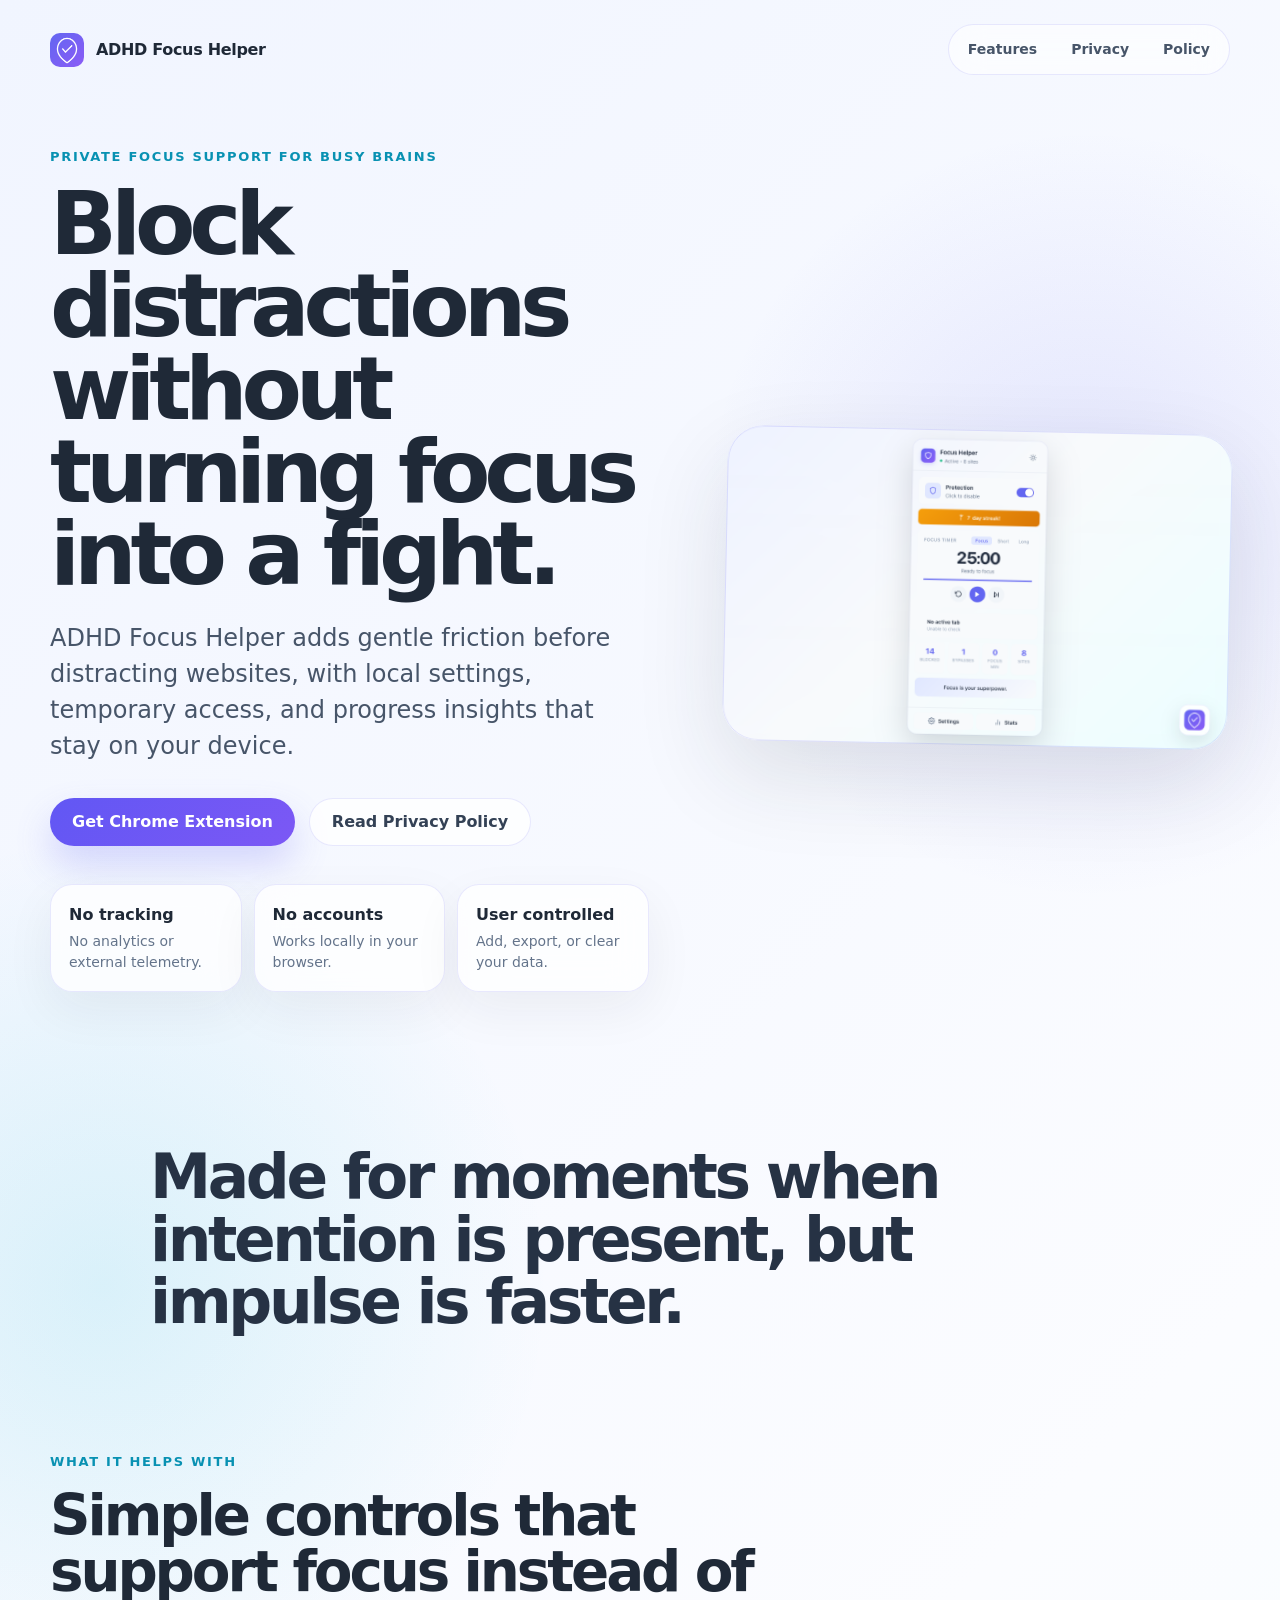
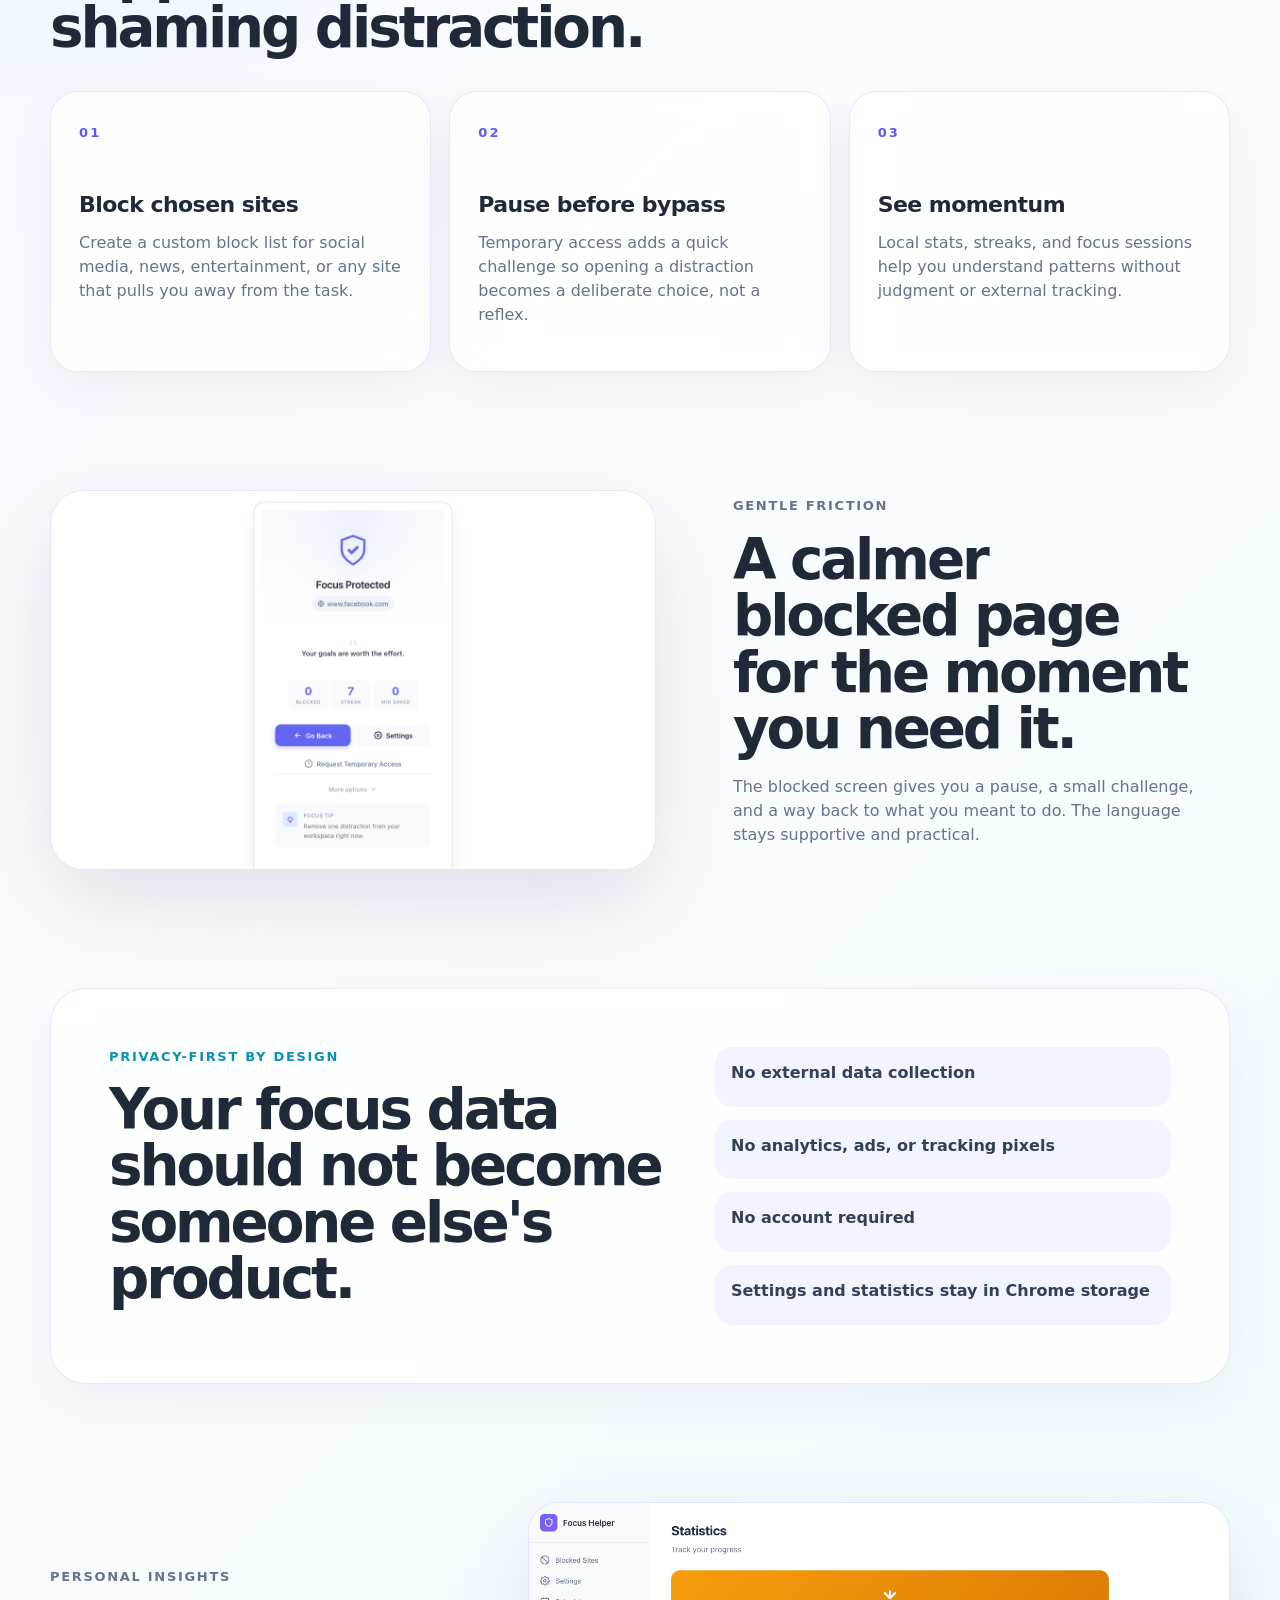
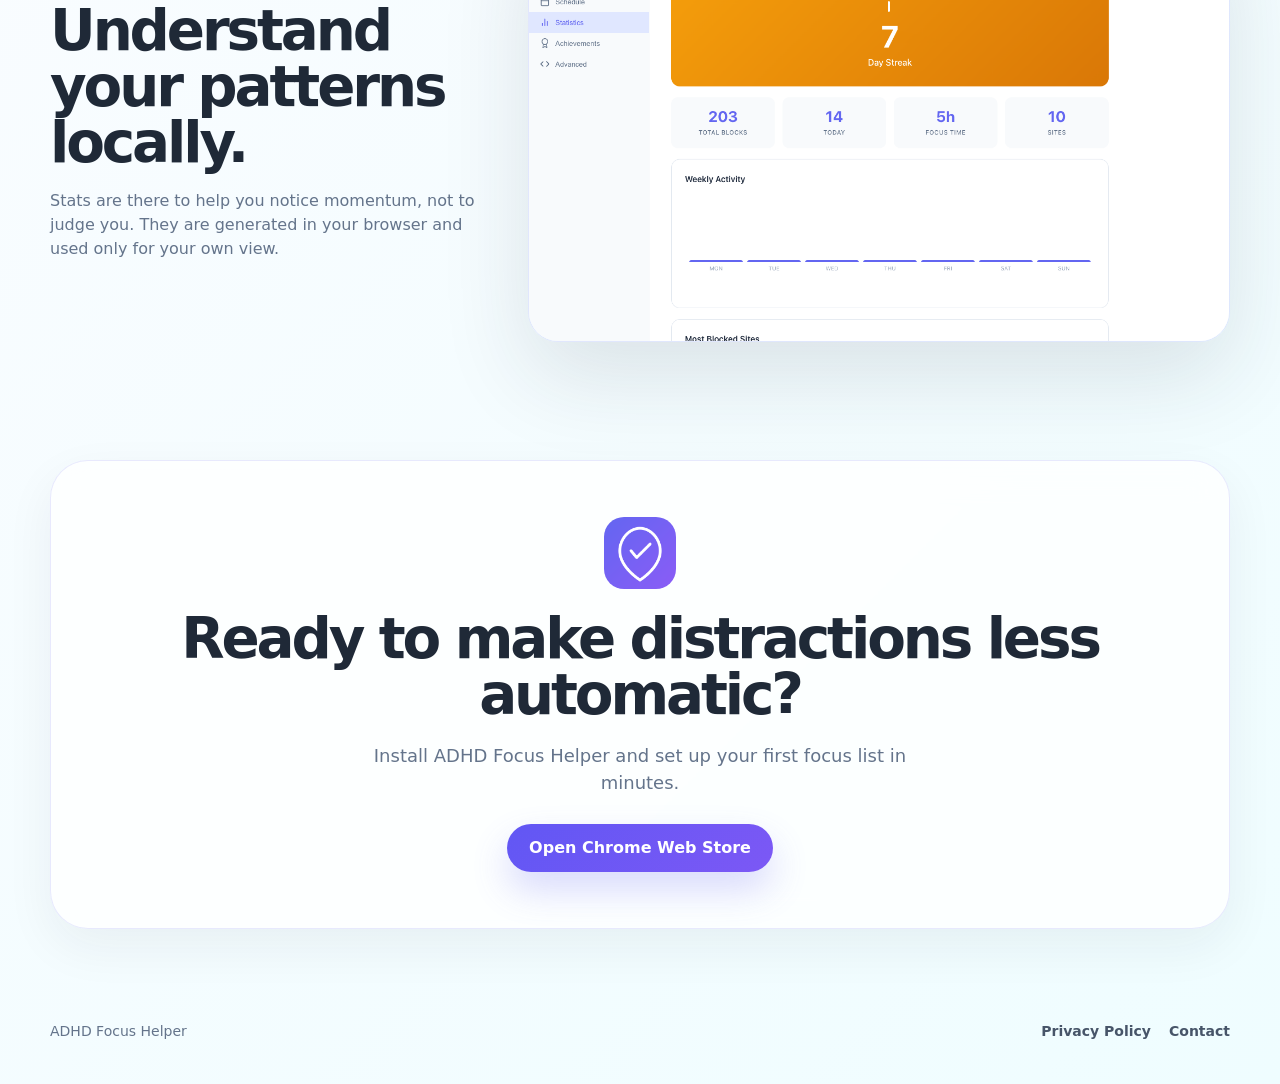
==== index.html @ 970d845e "Initial landing page" ====
<!doctype html>
<html lang="en">
  <head>
    <meta charset="utf-8">
    <meta name="viewport" content="width=device-width, initial-scale=1">
    <title>ADHD Focus Helper</title>
    <meta name="description" content="A privacy-first website blocker designed to help ADHD brains stay focused without shame or tracking.">
    <meta property="og:title" content="ADHD Focus Helper">
    <meta property="og:description" content="Block distractions. Stay in flow. No accounts, no tracking, no external data collection.">
    <meta property="og:image" content="assets/promotional/marquee.png">
    <meta property="og:type" content="website">
    <link rel="icon" href="assets/icons/icon128.png">
    <link rel="stylesheet" href="styles.css">
  </head>
  <body>
    <header class="site-header">
      <a class="brand" href="./" aria-label="ADHD Focus Helper home">
        <img src="assets/icons/icon128.png" alt="">
        <span>ADHD Focus Helper</span>
      </a>
      <nav class="nav" aria-label="Primary navigation">
        <a href="#features">Features</a>
        <a href="#privacy">Privacy</a>
        <a href="privacy.html">Policy</a>
      </nav>
    </header>

    <main>
      <section class="hero">
        <div class="hero-copy">
          <p class="eyebrow">Private focus support for busy brains</p>
          <h1>Block distractions without turning focus into a fight.</h1>
          <p class="lede">ADHD Focus Helper adds gentle friction before distracting websites, with local settings, temporary access, and progress insights that stay on your device.</p>
          <div class="hero-actions">
            <a class="button primary" href="https://chromewebstore.google.com/detail/gcplmfeicdibcghjeppjeiocdaafmepn" target="_blank" rel="noopener">Get Chrome Extension</a>
            <a class="button secondary" href="privacy.html">Read Privacy Policy</a>
          </div>
          <dl class="trust-strip">
            <div>
              <dt>No tracking</dt>
              <dd>No analytics or external telemetry.</dd>
            </div>
            <div>
              <dt>No accounts</dt>
              <dd>Works locally in your browser.</dd>
            </div>
            <div>
              <dt>User controlled</dt>
              <dd>Add, export, or clear your data.</dd>
            </div>
          </dl>
        </div>
        <div class="hero-visual" aria-label="ADHD Focus Helper popup preview">
          <img src="assets/screenshots/popup-light.png" alt="ADHD Focus Helper popup showing protection status, focus timer, and stats">
        </div>
      </section>

      <section class="statement">
        <p>Made for moments when intention is present, but impulse is faster.</p>
      </section>

      <section class="feature-band" id="features">
        <div class="section-heading">
          <p class="eyebrow">What it helps with</p>
          <h2>Simple controls that support focus instead of shaming distraction.</h2>
        </div>
        <div class="feature-grid">
          <article>
            <span class="feature-index">01</span>
            <h3>Block chosen sites</h3>
            <p>Create a custom block list for social media, news, entertainment, or any site that pulls you away from the task.</p>
          </article>
          <article>
            <span class="feature-index">02</span>
            <h3>Pause before bypass</h3>
            <p>Temporary access adds a quick challenge so opening a distraction becomes a deliberate choice, not a reflex.</p>
          </article>
          <article>
            <span class="feature-index">03</span>
            <h3>See momentum</h3>
            <p>Local stats, streaks, and focus sessions help you understand patterns without judgment or external tracking.</p>
          </article>
        </div>
      </section>

      <section class="showcase">
        <div class="screen-card">
          <img src="assets/screenshots/blocked-light.png" alt="Blocked page with a focus message and temporary access option">
        </div>
        <div class="showcase-copy">
          <p class="eyebrow">Gentle friction</p>
          <h2>A calmer blocked page for the moment you need it.</h2>
          <p>The blocked screen gives you a pause, a small challenge, and a way back to what you meant to do. The language stays supportive and practical.</p>
        </div>
      </section>

      <section class="privacy-panel" id="privacy">
        <div>
          <p class="eyebrow">Privacy-first by design</p>
          <h2>Your focus data should not become someone else's product.</h2>
        </div>
        <ul class="privacy-list">
          <li>No external data collection</li>
          <li>No analytics, ads, or tracking pixels</li>
          <li>No account required</li>
          <li>Settings and statistics stay in Chrome storage</li>
        </ul>
      </section>

      <section class="stats-preview">
        <div class="stats-copy">
          <p class="eyebrow">Personal insights</p>
          <h2>Understand your patterns locally.</h2>
          <p>Stats are there to help you notice momentum, not to judge you. They are generated in your browser and used only for your own view.</p>
        </div>
        <img src="assets/screenshots/stats-light.png" alt="Options page showing focus statistics and blocked site activity">
      </section>

      <section class="final-cta">
        <img src="assets/icons/icon128.png" alt="">
        <h2>Ready to make distractions less automatic?</h2>
        <p>Install ADHD Focus Helper and set up your first focus list in minutes.</p>
        <a class="button primary" href="https://chromewebstore.google.com/detail/gcplmfeicdibcghjeppjeiocdaafmepn" target="_blank" rel="noopener">Open Chrome Web Store</a>
      </section>
    </main>

    <footer class="footer">
      <span>ADHD Focus Helper</span>
      <div>
        <a href="privacy.html">Privacy Policy</a>
        <a href="mailto:focus-helper.oluyb@passinbox.com">Contact</a>
      </div>
    </footer>
  </body>
</html>
---- styles.css ----
:root {
  color-scheme: light;
  --ink: #1f2937;
  --muted: #64748b;
  --faint: #eef2ff;
  --line: rgba(99, 102, 241, 0.14);
  --paper: #fbfcff;
  --panel: rgba(255, 255, 255, 0.78);
  --indigo: #6157f4;
  --violet: #7c58f5;
  --cyan: #0891b2;
  --orange: #d97706;
  --shadow: 0 34px 90px rgba(30, 41, 59, 0.12);
  --radius: 28px;
}

* {
  box-sizing: border-box;
}

html {
  scroll-behavior: smooth;
}

body {
  margin: 0;
  min-height: 100vh;
  background:
    radial-gradient(circle at 8% 30%, rgba(6, 182, 212, 0.12), transparent 28rem),
    radial-gradient(circle at 85% 12%, rgba(99, 102, 241, 0.14), transparent 24rem),
    linear-gradient(135deg, #f1f5ff 0%, #fbfcff 46%, #effdff 100%);
  color: var(--ink);
  font-family: Avenir Next, Aptos, Segoe UI, system-ui, sans-serif;
  line-height: 1.5;
}

a {
  color: inherit;
  text-decoration: none;
}

img {
  display: block;
  max-width: 100%;
}

.site-header {
  width: min(1180px, calc(100% - 40px));
  margin: 24px auto 0;
  display: flex;
  align-items: center;
  justify-content: space-between;
  gap: 24px;
}

.brand {
  display: inline-flex;
  align-items: center;
  gap: 12px;
  font-weight: 700;
  letter-spacing: -0.02em;
}

.brand img {
  width: 34px;
  height: 34px;
  border-radius: 10px;
}

.nav {
  display: flex;
  align-items: center;
  gap: 8px;
  padding: 6px;
  border: 1px solid var(--line);
  border-radius: 999px;
  background: rgba(255, 255, 255, 0.58);
  backdrop-filter: blur(16px);
}

.nav a {
  padding: 8px 13px;
  border-radius: 999px;
  color: #475569;
  font-size: 14px;
  font-weight: 650;
}

.nav a:hover {
  background: #eef2ff;
  color: var(--indigo);
}

.hero {
  width: min(1180px, calc(100% - 40px));
  margin: 72px auto 0;
  display: grid;
  grid-template-columns: minmax(0, 1.02fr) minmax(360px, 0.86fr);
  align-items: center;
  gap: clamp(36px, 6vw, 88px);
}

.hero-copy {
  padding-bottom: 36px;
}

.eyebrow {
  margin: 0 0 16px;
  color: var(--cyan);
  font-size: 13px;
  font-weight: 800;
  letter-spacing: 0.13em;
  text-transform: uppercase;
}

h1,
h2,
h3,
p {
  margin-top: 0;
}

h1 {
  max-width: 850px;
  margin-bottom: 24px;
  font-size: clamp(48px, 7vw, 88px);
  line-height: 0.94;
  letter-spacing: -0.07em;
}

h2 {
  margin-bottom: 18px;
  font-size: clamp(34px, 4.4vw, 58px);
  line-height: 1;
  letter-spacing: -0.055em;
}

h3 {
  margin-bottom: 10px;
  font-size: 22px;
  letter-spacing: -0.025em;
}

.lede {
  max-width: 670px;
  color: #475569;
  font-size: clamp(18px, 2.1vw, 24px);
}

.hero-actions {
  display: flex;
  flex-wrap: wrap;
  gap: 14px;
  margin: 34px 0 38px;
}

.button {
  display: inline-flex;
  align-items: center;
  justify-content: center;
  min-height: 48px;
  padding: 0 22px;
  border-radius: 999px;
  font-weight: 800;
  transition: transform 160ms ease, box-shadow 160ms ease, background 160ms ease;
}

.button:hover {
  transform: translateY(-2px);
}

.button.primary {
  background: linear-gradient(135deg, var(--indigo), var(--violet));
  color: #ffffff;
  box-shadow: 0 18px 36px rgba(99, 102, 241, 0.24);
}

.button.secondary {
  background: rgba(255, 255, 255, 0.76);
  border: 1px solid var(--line);
  color: #334155;
}

.trust-strip {
  display: grid;
  grid-template-columns: repeat(3, minmax(0, 1fr));
  gap: 12px;
  max-width: 760px;
  margin: 0;
}

.trust-strip div,
.feature-grid article,
.privacy-panel,
.final-cta {
  border: 1px solid var(--line);
  background: var(--panel);
  box-shadow: 0 18px 50px rgba(30, 41, 59, 0.06);
  backdrop-filter: blur(18px);
}

.trust-strip div {
  padding: 18px;
  border-radius: 22px;
}

.trust-strip dt {
  margin-bottom: 4px;
  font-weight: 850;
}

.trust-strip dd {
  margin: 0;
  color: var(--muted);
  font-size: 14px;
}

.hero-visual {
  position: relative;
  border-radius: 36px;
  overflow: hidden;
  box-shadow: var(--shadow);
  transform: rotate(1.2deg);
}

.hero-visual::after {
  content: "";
  position: absolute;
  inset: 0;
  border: 1px solid rgba(99, 102, 241, 0.18);
  border-radius: inherit;
  pointer-events: none;
}

.statement {
  width: min(980px, calc(100% - 40px));
  margin: 118px auto 0;
}

.statement p {
  margin: 0;
  color: #263244;
  font-size: clamp(31px, 4.8vw, 64px);
  font-weight: 780;
  line-height: 1.02;
  letter-spacing: -0.055em;
}

.feature-band,
.showcase,
.privacy-panel,
.stats-preview,
.final-cta,
.policy-grid,
.policy-hero {
  width: min(1180px, calc(100% - 40px));
  margin-left: auto;
  margin-right: auto;
}

.feature-band {
  margin-top: 118px;
}

.section-heading {
  max-width: 790px;
  margin-bottom: 34px;
}

.feature-grid {
  display: grid;
  grid-template-columns: repeat(3, minmax(0, 1fr));
  gap: 18px;
}

.feature-grid article {
  min-height: 270px;
  padding: 28px;
  border-radius: var(--radius);
}

.feature-index {
  display: inline-block;
  margin-bottom: 46px;
  color: var(--indigo);
  font-size: 13px;
  font-weight: 900;
  letter-spacing: 0.16em;
}

.feature-grid p,
.showcase-copy p,
.stats-copy p,
.policy-copy p,
.policy-copy li,
.privacy-list {
  color: var(--muted);
}

.showcase {
  margin-top: 118px;
  display: grid;
  grid-template-columns: minmax(0, 1fr) minmax(320px, 0.82fr);
  align-items: center;
  gap: clamp(32px, 6vw, 80px);
}

.screen-card {
  border-radius: 34px;
  overflow: hidden;
  box-shadow: var(--shadow);
  border: 1px solid var(--line);
}

.showcase-copy {
  max-width: 470px;
}

.privacy-panel {
  margin-top: 118px;
  display: grid;
  grid-template-columns: minmax(0, 0.9fr) minmax(340px, 0.72fr);
  gap: 36px;
  padding: clamp(28px, 5vw, 58px);
  border-radius: 36px;
}

.privacy-list {
  display: grid;
  gap: 13px;
  margin: 0;
  padding: 0;
  list-style: none;
}

.privacy-list li {
  padding: 14px 16px;
  border-radius: 17px;
  background: rgba(238, 242, 255, 0.72);
  color: #334155;
  font-weight: 720;
}

.stats-preview {
  margin-top: 118px;
  display: grid;
  grid-template-columns: minmax(300px, 0.62fr) minmax(0, 1fr);
  gap: 42px;
  align-items: center;
}

.stats-preview img {
  border-radius: 30px;
  box-shadow: var(--shadow);
  border: 1px solid var(--line);
}

.stats-copy {
  max-width: 430px;
}

.final-cta {
  margin-top: 118px;
  margin-bottom: 64px;
  padding: 56px 24px;
  border-radius: 38px;
  text-align: center;
}

.final-cta img {
  width: 72px;
  height: 72px;
  margin: 0 auto 22px;
  border-radius: 20px;
}

.final-cta p {
  max-width: 560px;
  margin: 0 auto 28px;
  color: var(--muted);
  font-size: 18px;
}

.footer {
  width: min(1180px, calc(100% - 40px));
  margin: 0 auto;
  padding: 28px 0 42px;
  display: flex;
  justify-content: space-between;
  gap: 20px;
  color: var(--muted);
  font-size: 14px;
}

.footer div {
  display: flex;
  gap: 18px;
}

.footer a {
  font-weight: 720;
  color: #475569;
}

.policy {
  padding-top: 64px;
}

.policy-hero {
  margin-top: 54px;
}

.policy-hero h1 {
  max-width: 760px;
  margin-bottom: 14px;
}

.policy-hero p:last-child {
  color: var(--muted);
  font-size: 18px;
}

.policy-grid {
  margin-top: 52px;
  margin-bottom: 72px;
  display: grid;
  grid-template-columns: 300px minmax(0, 760px);
  gap: 58px;
  align-items: start;
}

.policy-grid aside {
  position: sticky;
  top: 28px;
  padding: 24px;
  border: 1px solid var(--line);
  border-radius: 26px;
  background: rgba(255, 255, 255, 0.74);
  color: #475569;
  box-shadow: 0 18px 50px rgba(30, 41, 59, 0.06);
}

.policy-copy {
  padding: 44px;
  border: 1px solid var(--line);
  border-radius: 32px;
  background: rgba(255, 255, 255, 0.78);
  box-shadow: var(--shadow);
}

.policy-copy h2 {
  margin-top: 42px;
  margin-bottom: 12px;
  font-size: 30px;
}

.policy-copy h2:first-child {
  margin-top: 0;
}

.policy-copy h3 {
  margin-top: 22px;
  font-size: 18px;
}

.policy-copy a {
  color: var(--indigo);
  font-weight: 760;
}

@media (max-width: 900px) {
  .site-header,
  .footer {
    align-items: flex-start;
    flex-direction: column;
  }

  .nav {
    width: 100%;
    justify-content: space-between;
  }

  .hero,
  .showcase,
  .privacy-panel,
  .stats-preview,
  .policy-grid {
    grid-template-columns: 1fr;
  }

  .trust-strip,
  .feature-grid {
    grid-template-columns: 1fr;
  }

  .hero {
    margin-top: 48px;
  }

  .hero-visual {
    transform: none;
  }

  .policy-grid aside {
    position: static;
  }
}

@media (max-width: 560px) {
  .nav {
    overflow-x: auto;
    justify-content: flex-start;
  }

  h1 {
    font-size: 46px;
  }

  .hero-actions {
    flex-direction: column;
  }

  .button {
    width: 100%;
  }

  .policy-copy {
    padding: 26px;
  }
}
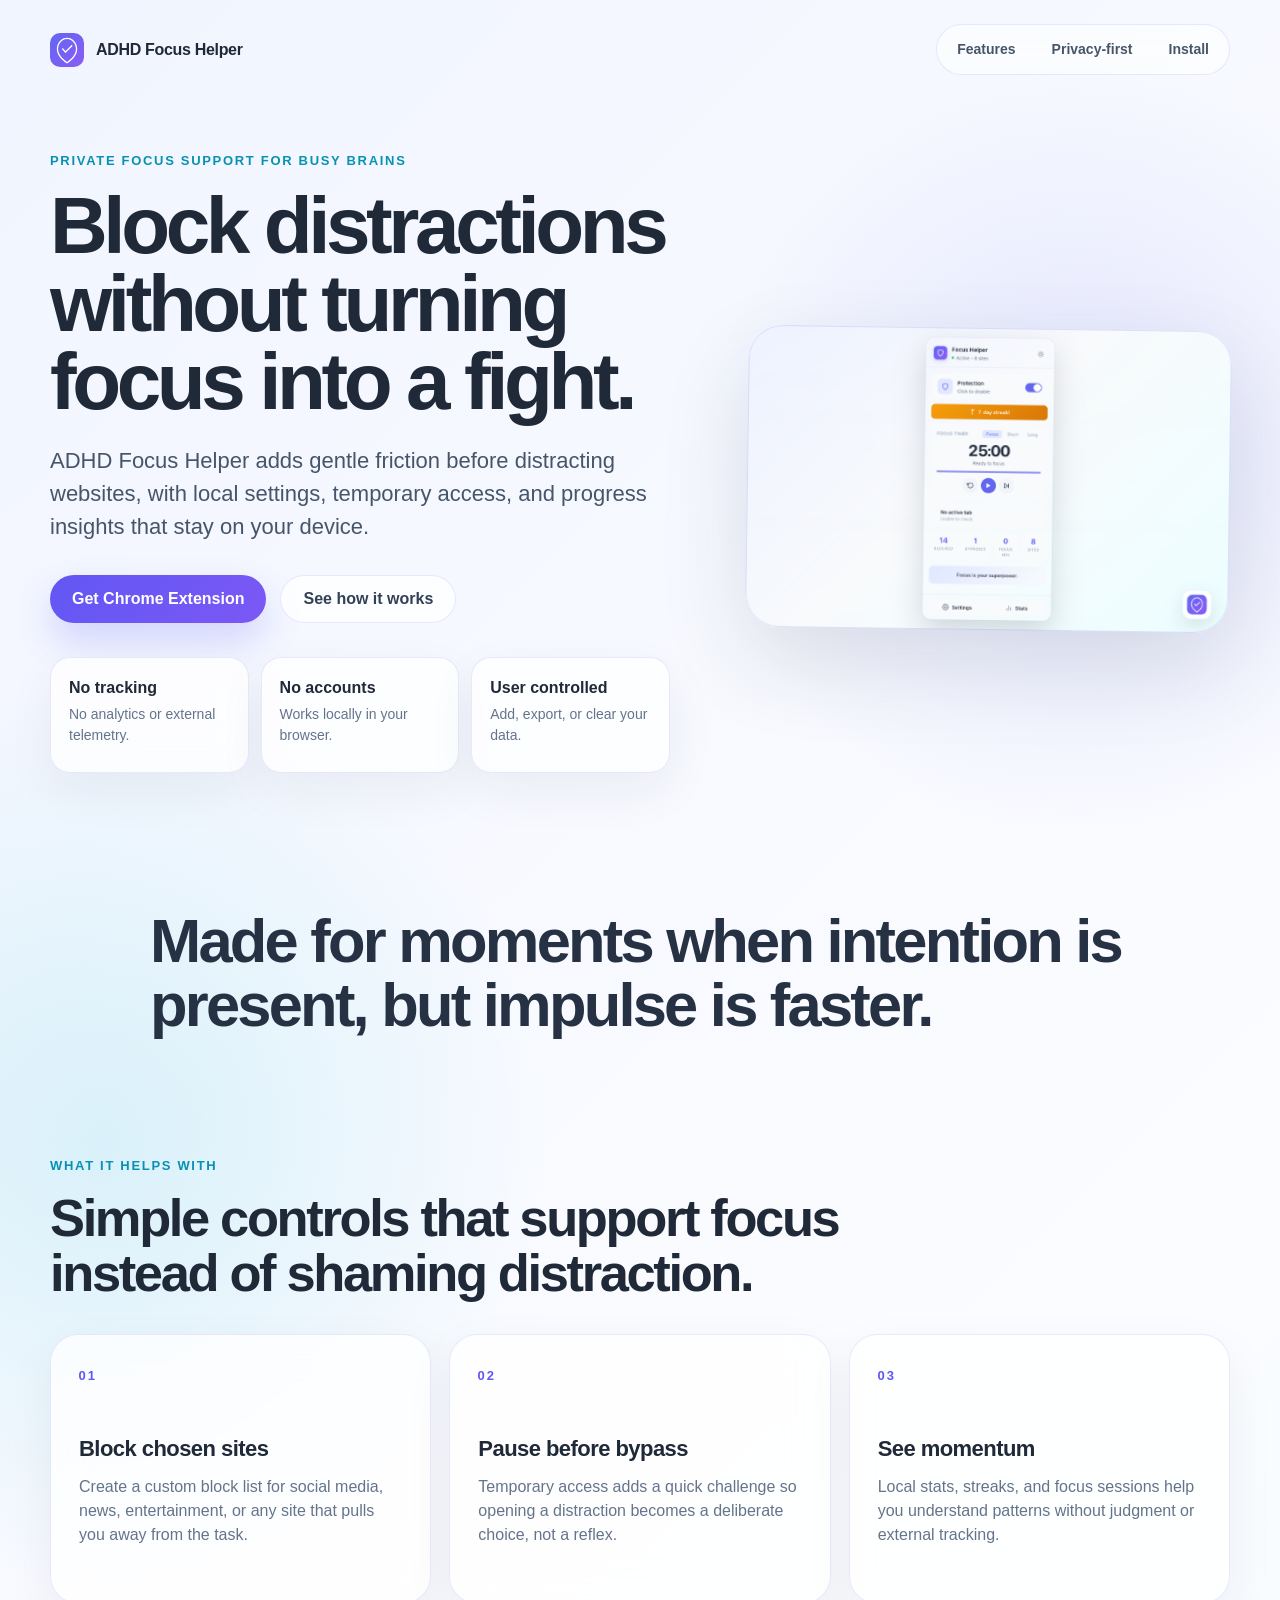
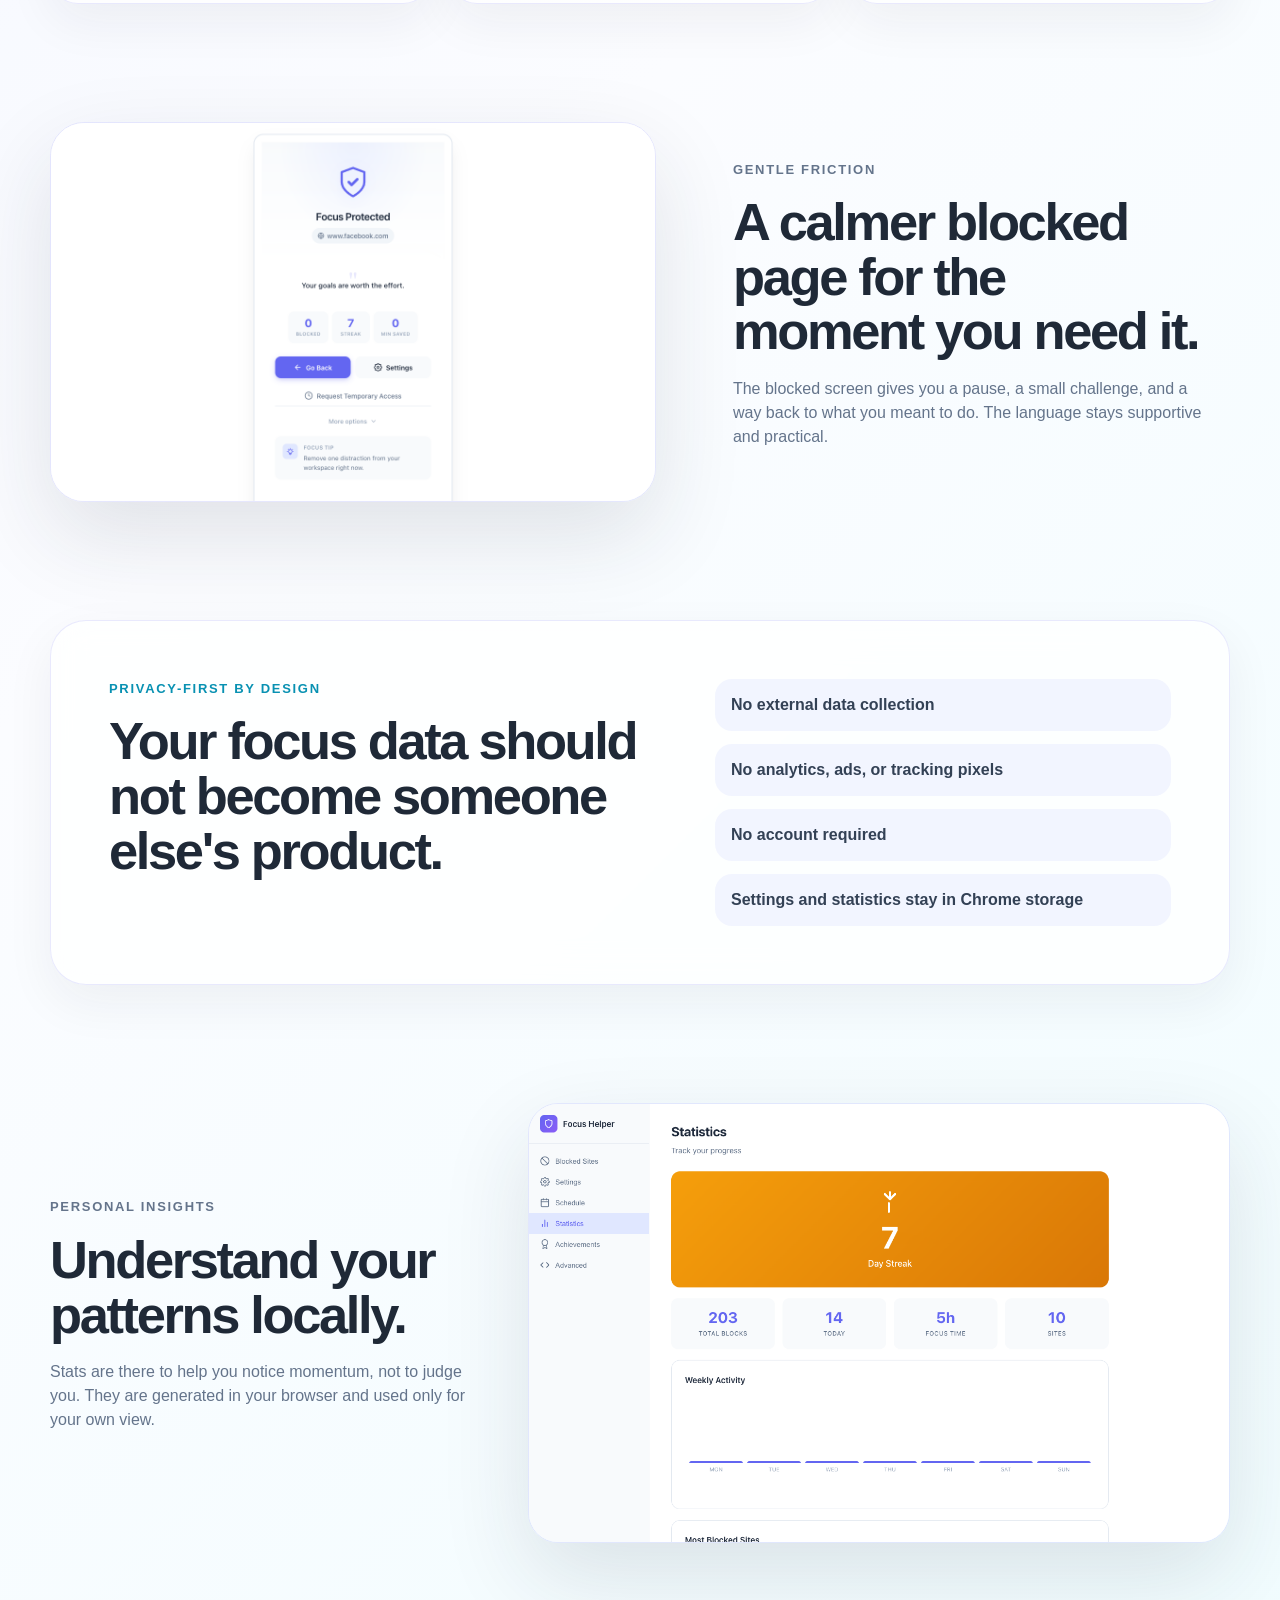
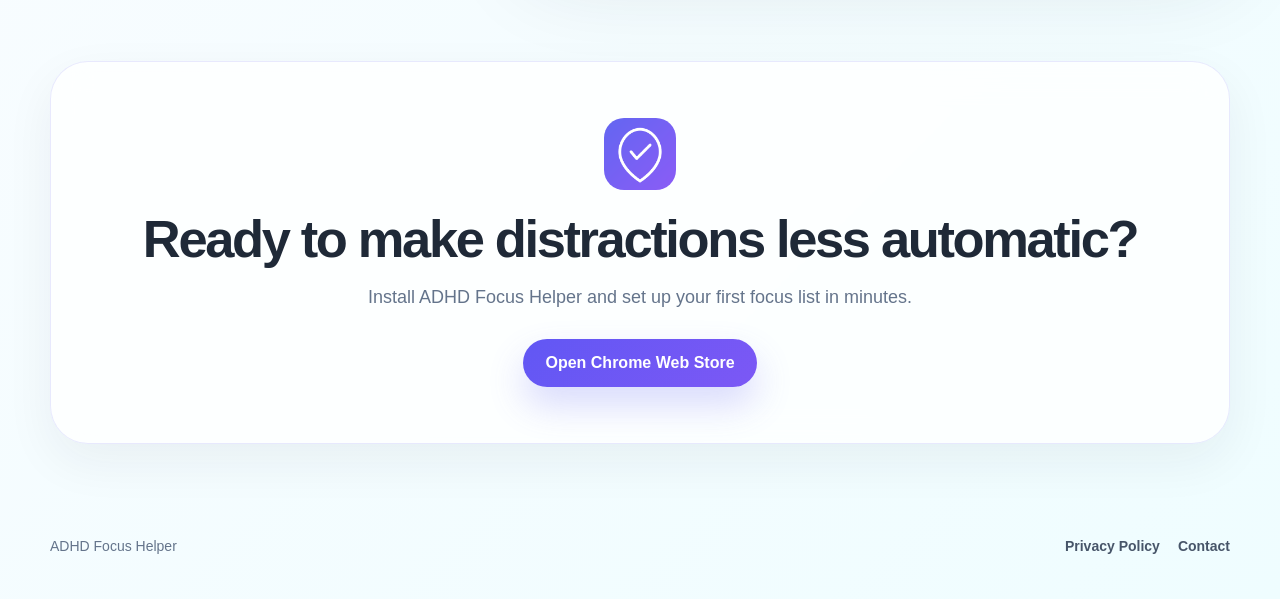
==== commit 1e7d3eb9: "Refine landing layout and navigation" ====
--- a/index.html
+++ b/index.html
@@ -20,8 +20,8 @@
       </a>
       <nav class="nav" aria-label="Primary navigation">
         <a href="#features">Features</a>
-        <a href="#privacy">Privacy</a>
-        <a href="privacy.html">Policy</a>
+        <a href="#privacy">Privacy-first</a>
+        <a href="#install">Install</a>
       </nav>
     </header>
 
@@ -33,7 +33,7 @@
           <p class="lede">ADHD Focus Helper adds gentle friction before distracting websites, with local settings, temporary access, and progress insights that stay on your device.</p>
           <div class="hero-actions">
             <a class="button primary" href="https://chromewebstore.google.com/detail/gcplmfeicdibcghjeppjeiocdaafmepn" target="_blank" rel="noopener">Get Chrome Extension</a>
-            <a class="button secondary" href="privacy.html">Read Privacy Policy</a>
+            <a class="button secondary" href="#features">See how it works</a>
           </div>
           <dl class="trust-strip">
             <div>
@@ -116,7 +116,7 @@
         <img src="assets/screenshots/stats-light.png" alt="Options page showing focus statistics and blocked site activity">
       </section>
 
-      <section class="final-cta">
+      <section class="final-cta" id="install">
         <img src="assets/icons/icon128.png" alt="">
         <h2>Ready to make distractions less automatic?</h2>
         <p>Install ADHD Focus Helper and set up your first focus list in minutes.</p>
--- a/styles.css
+++ b/styles.css
@@ -30,7 +30,7 @@
     radial-gradient(circle at 85% 12%, rgba(99, 102, 241, 0.14), transparent 24rem),
     linear-gradient(135deg, #f1f5ff 0%, #fbfcff 46%, #effdff 100%);
   color: var(--ink);
-  font-family: Avenir Next, Aptos, Segoe UI, system-ui, sans-serif;
+  font-family: -apple-system, BlinkMacSystemFont, "Segoe UI", Roboto, Helvetica, Arial, sans-serif;
   line-height: 1.5;
 }
 
@@ -79,11 +79,11 @@
 }
 
 .nav a {
-  padding: 8px 13px;
+  padding: 8px 14px;
   border-radius: 999px;
   color: #475569;
   font-size: 14px;
-  font-weight: 650;
+  font-weight: 600;
 }
 
 .nav a:hover {
@@ -93,15 +93,15 @@
 
 .hero {
   width: min(1180px, calc(100% - 40px));
-  margin: 72px auto 0;
-  display: grid;
-  grid-template-columns: minmax(0, 1.02fr) minmax(360px, 0.86fr);
-  align-items: center;
-  gap: clamp(36px, 6vw, 88px);
+  margin: 76px auto 0;
+  display: grid;
+  grid-template-columns: minmax(0, 1fr) minmax(360px, 0.78fr);
+  align-items: center;
+  gap: clamp(42px, 6vw, 92px);
 }
 
 .hero-copy {
-  padding-bottom: 36px;
+  padding-bottom: 18px;
 }
 
 .eyebrow {
@@ -121,18 +121,18 @@
 }
 
 h1 {
-  max-width: 850px;
-  margin-bottom: 24px;
-  font-size: clamp(48px, 7vw, 88px);
-  line-height: 0.94;
-  letter-spacing: -0.07em;
+  max-width: 790px;
+  margin-bottom: 22px;
+  font-size: clamp(46px, 6.4vw, 80px);
+  line-height: 0.98;
+  letter-spacing: -0.055em;
 }
 
 h2 {
   margin-bottom: 18px;
-  font-size: clamp(34px, 4.4vw, 58px);
-  line-height: 1;
-  letter-spacing: -0.055em;
+  font-size: clamp(34px, 4.1vw, 54px);
+  line-height: 1.04;
+  letter-spacing: -0.045em;
 }
 
 h3 {
@@ -142,16 +142,16 @@
 }
 
 .lede {
-  max-width: 670px;
+  max-width: 640px;
   color: #475569;
-  font-size: clamp(18px, 2.1vw, 24px);
+  font-size: clamp(18px, 2vw, 22px);
 }
 
 .hero-actions {
   display: flex;
   flex-wrap: wrap;
   gap: 14px;
-  margin: 34px 0 38px;
+  margin: 32px 0 34px;
 }
 
 .button {
@@ -185,7 +185,7 @@
   display: grid;
   grid-template-columns: repeat(3, minmax(0, 1fr));
   gap: 12px;
-  max-width: 760px;
+  max-width: 720px;
   margin: 0;
 }
 
@@ -200,8 +200,9 @@
 }
 
 .trust-strip div {
-  padding: 18px;
-  border-radius: 22px;
+  min-height: 116px;
+  padding: 18px 18px 17px;
+  border-radius: 20px;
 }
 
 .trust-strip dt {
@@ -217,10 +218,10 @@
 
 .hero-visual {
   position: relative;
-  border-radius: 36px;
+  border-radius: 34px;
   overflow: hidden;
   box-shadow: var(--shadow);
-  transform: rotate(1.2deg);
+  transform: translateY(8px) rotate(0.8deg);
 }
 
 .hero-visual::after {
@@ -242,8 +243,8 @@
   color: #263244;
   font-size: clamp(31px, 4.8vw, 64px);
   font-weight: 780;
-  line-height: 1.02;
-  letter-spacing: -0.055em;
+  line-height: 1.05;
+  letter-spacing: -0.045em;
 }
 
 .feature-band,
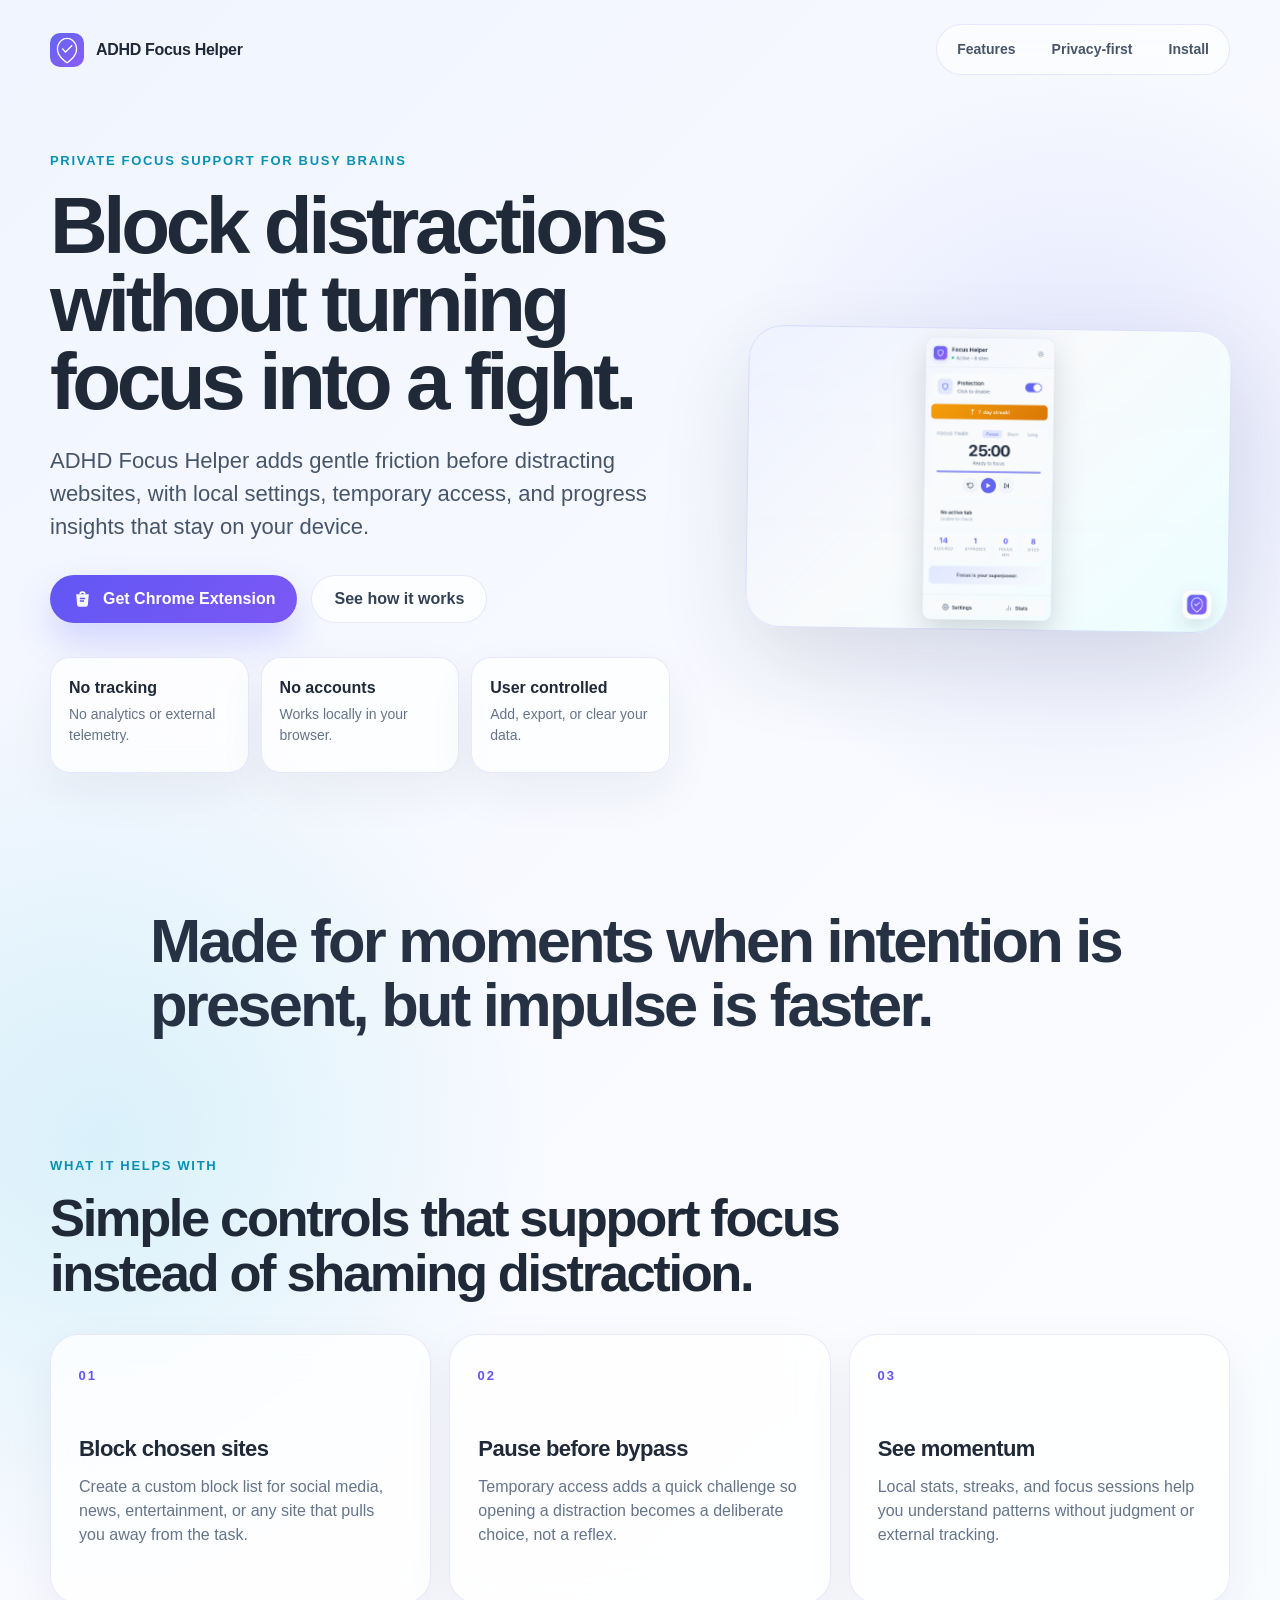
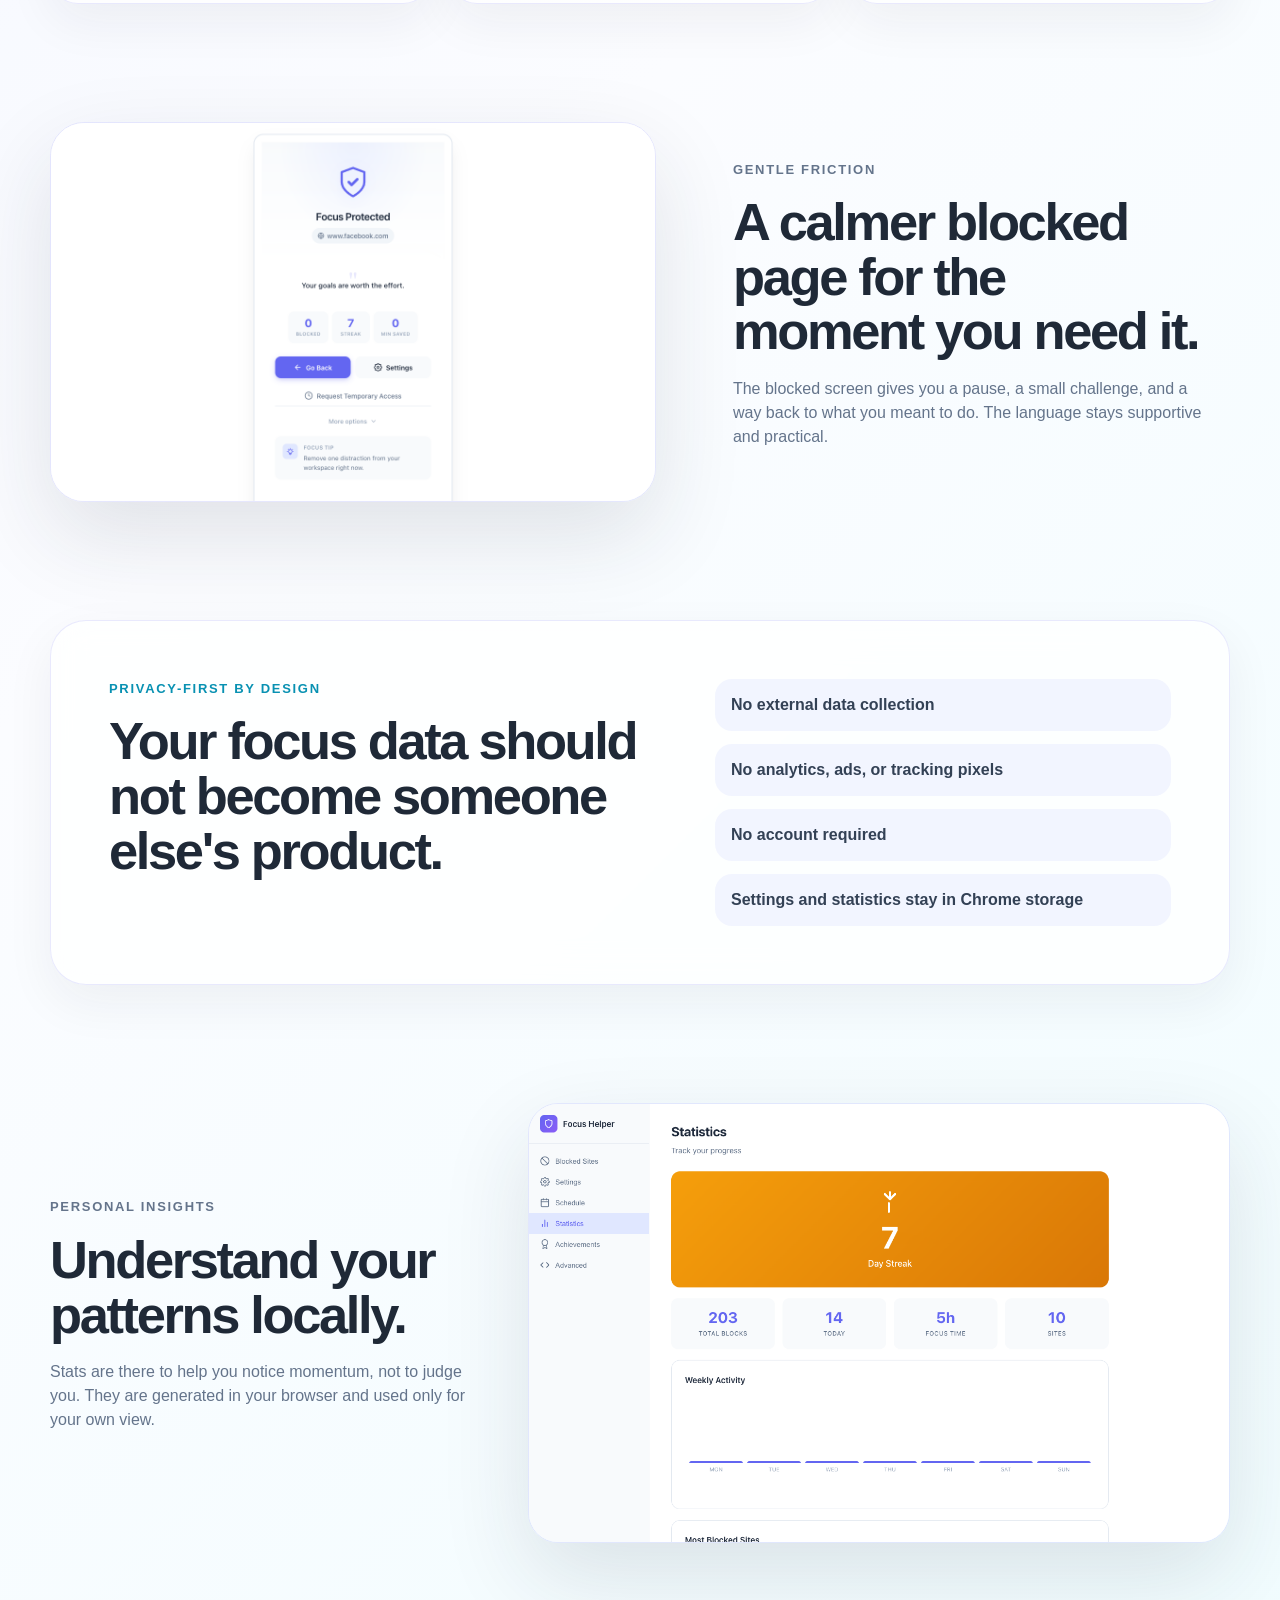
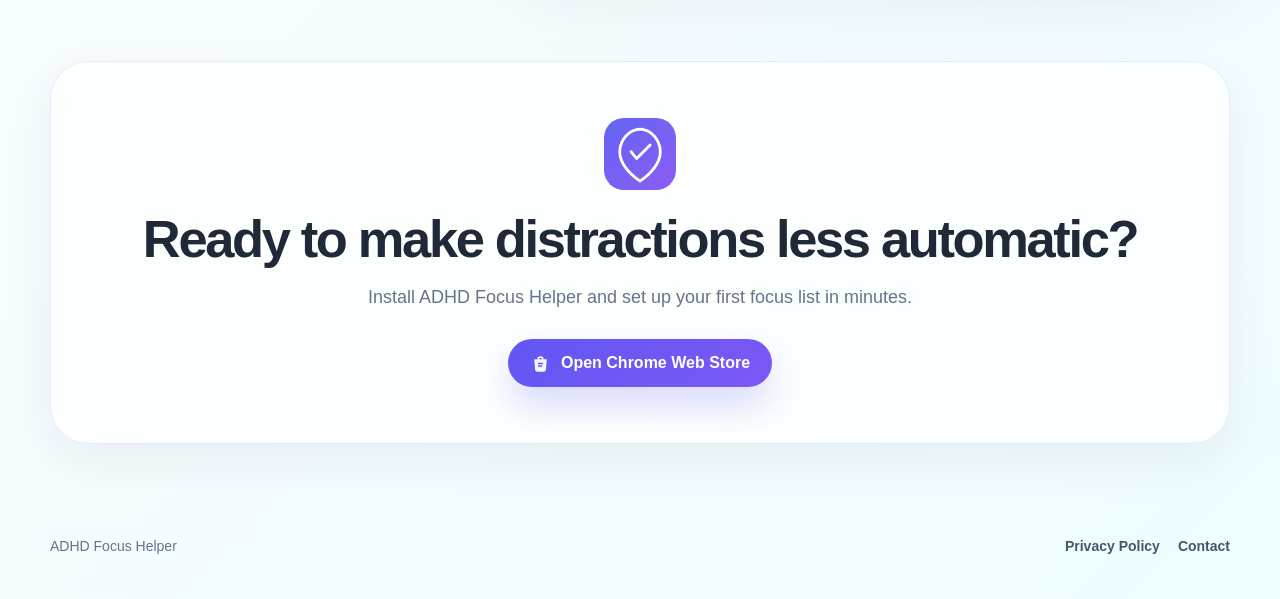
==== commit 1493d832: "Add Chrome Web Store icon to CTAs" ====
--- a/index.html
+++ b/index.html
@@ -32,7 +32,14 @@
           <h1>Block distractions without turning focus into a fight.</h1>
           <p class="lede">ADHD Focus Helper adds gentle friction before distracting websites, with local settings, temporary access, and progress insights that stay on your device.</p>
           <div class="hero-actions">
-            <a class="button primary" href="https://chromewebstore.google.com/detail/gcplmfeicdibcghjeppjeiocdaafmepn" target="_blank" rel="noopener">Get Chrome Extension</a>
+            <a class="button primary" href="https://chromewebstore.google.com/detail/gcplmfeicdibcghjeppjeiocdaafmepn" target="_blank" rel="noopener">
+              <svg class="store-icon" viewBox="0 0 24 24" aria-hidden="true">
+                <path fill="#fff" d="M4.8 7.2h14.4l-1.1 12.3a2.2 2.2 0 0 1-2.2 2H8.1a2.2 2.2 0 0 1-2.2-2L4.8 7.2Z" opacity=".95"/>
+                <path fill="#fff" d="M8.4 7.2a3.6 3.6 0 0 1 7.2 0h-1.8a1.8 1.8 0 0 0-3.6 0H8.4Z"/>
+                <path fill="#6157f4" d="M9 11.1h6v1.7H9v-1.7Zm0 3h4.7v1.7H9v-1.7Z"/>
+              </svg>
+              <span>Get Chrome Extension</span>
+            </a>
             <a class="button secondary" href="#features">See how it works</a>
           </div>
           <dl class="trust-strip">
@@ -120,7 +127,14 @@
         <img src="assets/icons/icon128.png" alt="">
         <h2>Ready to make distractions less automatic?</h2>
         <p>Install ADHD Focus Helper and set up your first focus list in minutes.</p>
-        <a class="button primary" href="https://chromewebstore.google.com/detail/gcplmfeicdibcghjeppjeiocdaafmepn" target="_blank" rel="noopener">Open Chrome Web Store</a>
+        <a class="button primary" href="https://chromewebstore.google.com/detail/gcplmfeicdibcghjeppjeiocdaafmepn" target="_blank" rel="noopener">
+          <svg class="store-icon" viewBox="0 0 24 24" aria-hidden="true">
+            <path fill="#fff" d="M4.8 7.2h14.4l-1.1 12.3a2.2 2.2 0 0 1-2.2 2H8.1a2.2 2.2 0 0 1-2.2-2L4.8 7.2Z" opacity=".95"/>
+            <path fill="#fff" d="M8.4 7.2a3.6 3.6 0 0 1 7.2 0h-1.8a1.8 1.8 0 0 0-3.6 0H8.4Z"/>
+            <path fill="#6157f4" d="M9 11.1h6v1.7H9v-1.7Zm0 3h4.7v1.7H9v-1.7Z"/>
+          </svg>
+          <span>Open Chrome Web Store</span>
+        </a>
       </section>
     </main>
 
--- a/styles.css
+++ b/styles.css
@@ -158,11 +158,18 @@
   display: inline-flex;
   align-items: center;
   justify-content: center;
+  gap: 10px;
   min-height: 48px;
   padding: 0 22px;
   border-radius: 999px;
   font-weight: 800;
   transition: transform 160ms ease, box-shadow 160ms ease, background 160ms ease;
+}
+
+.store-icon {
+  width: 21px;
+  height: 21px;
+  flex: 0 0 auto;
 }
 
 .button:hover {
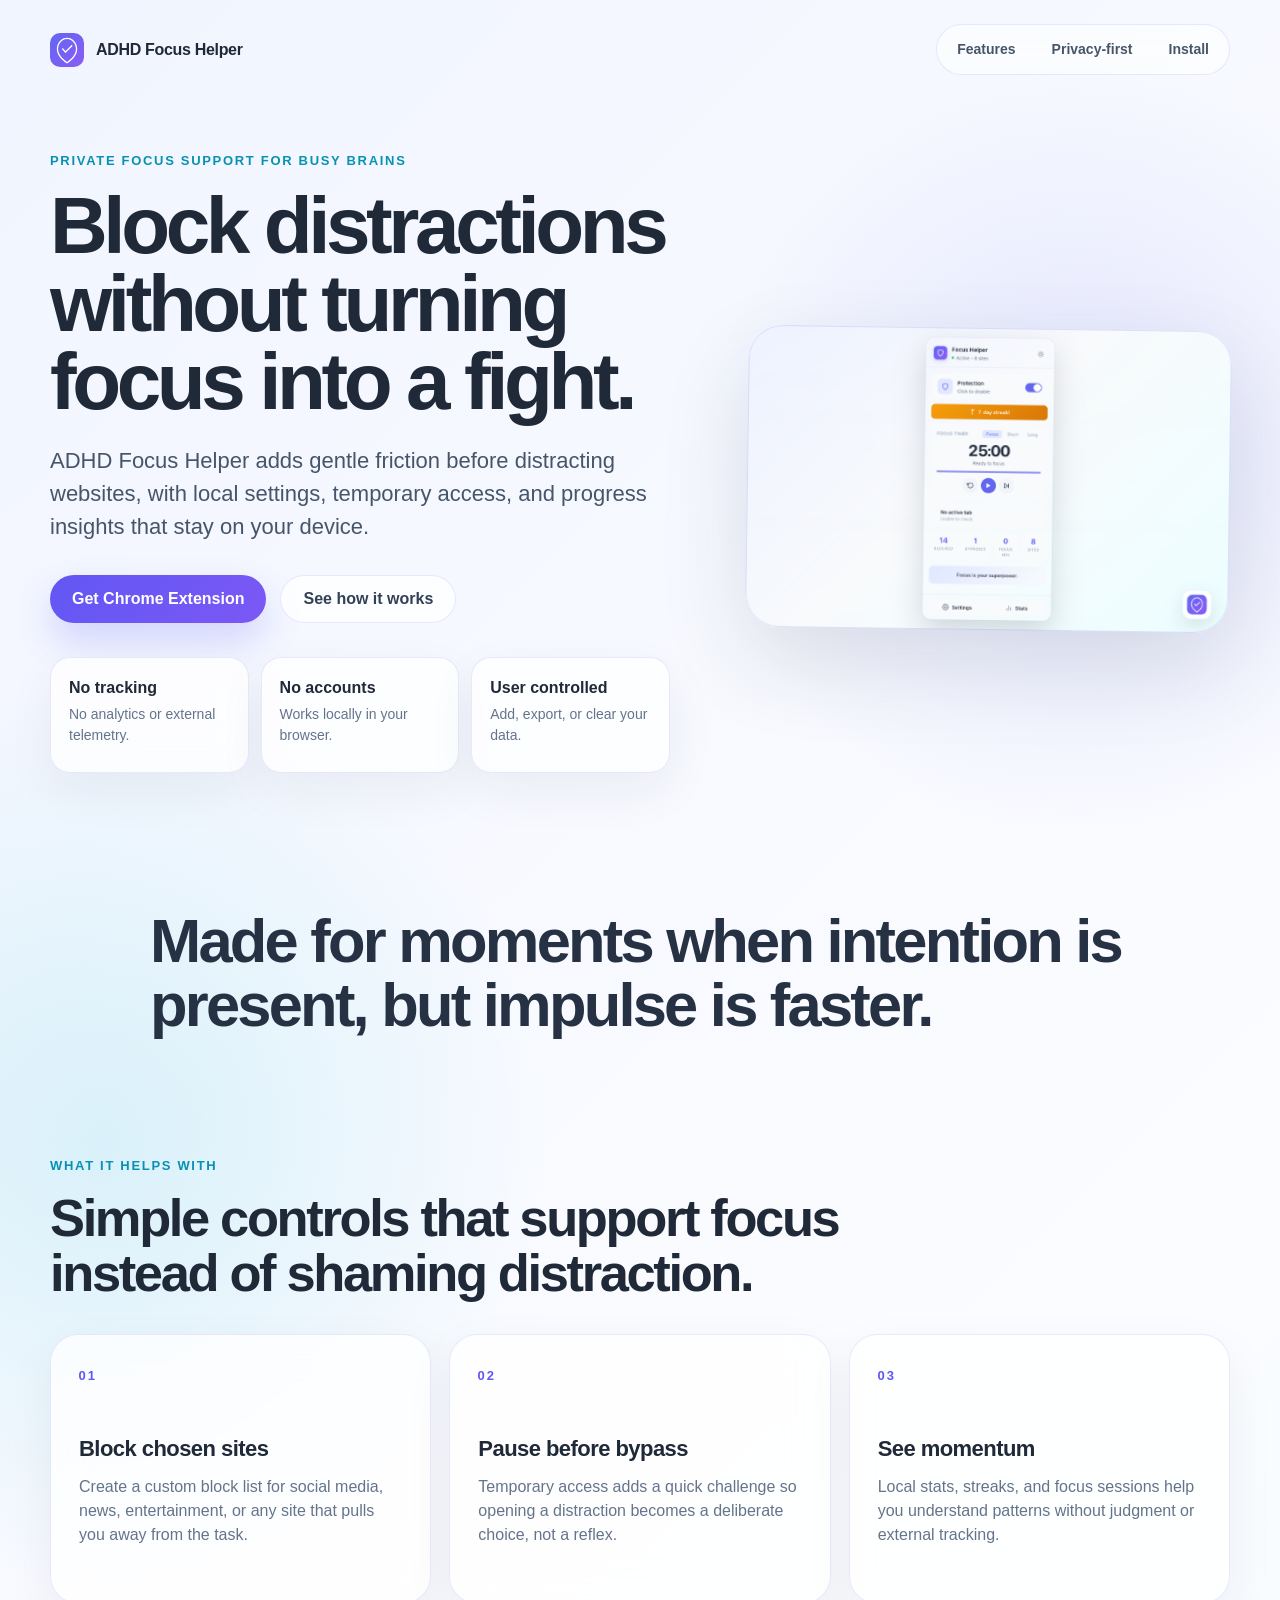
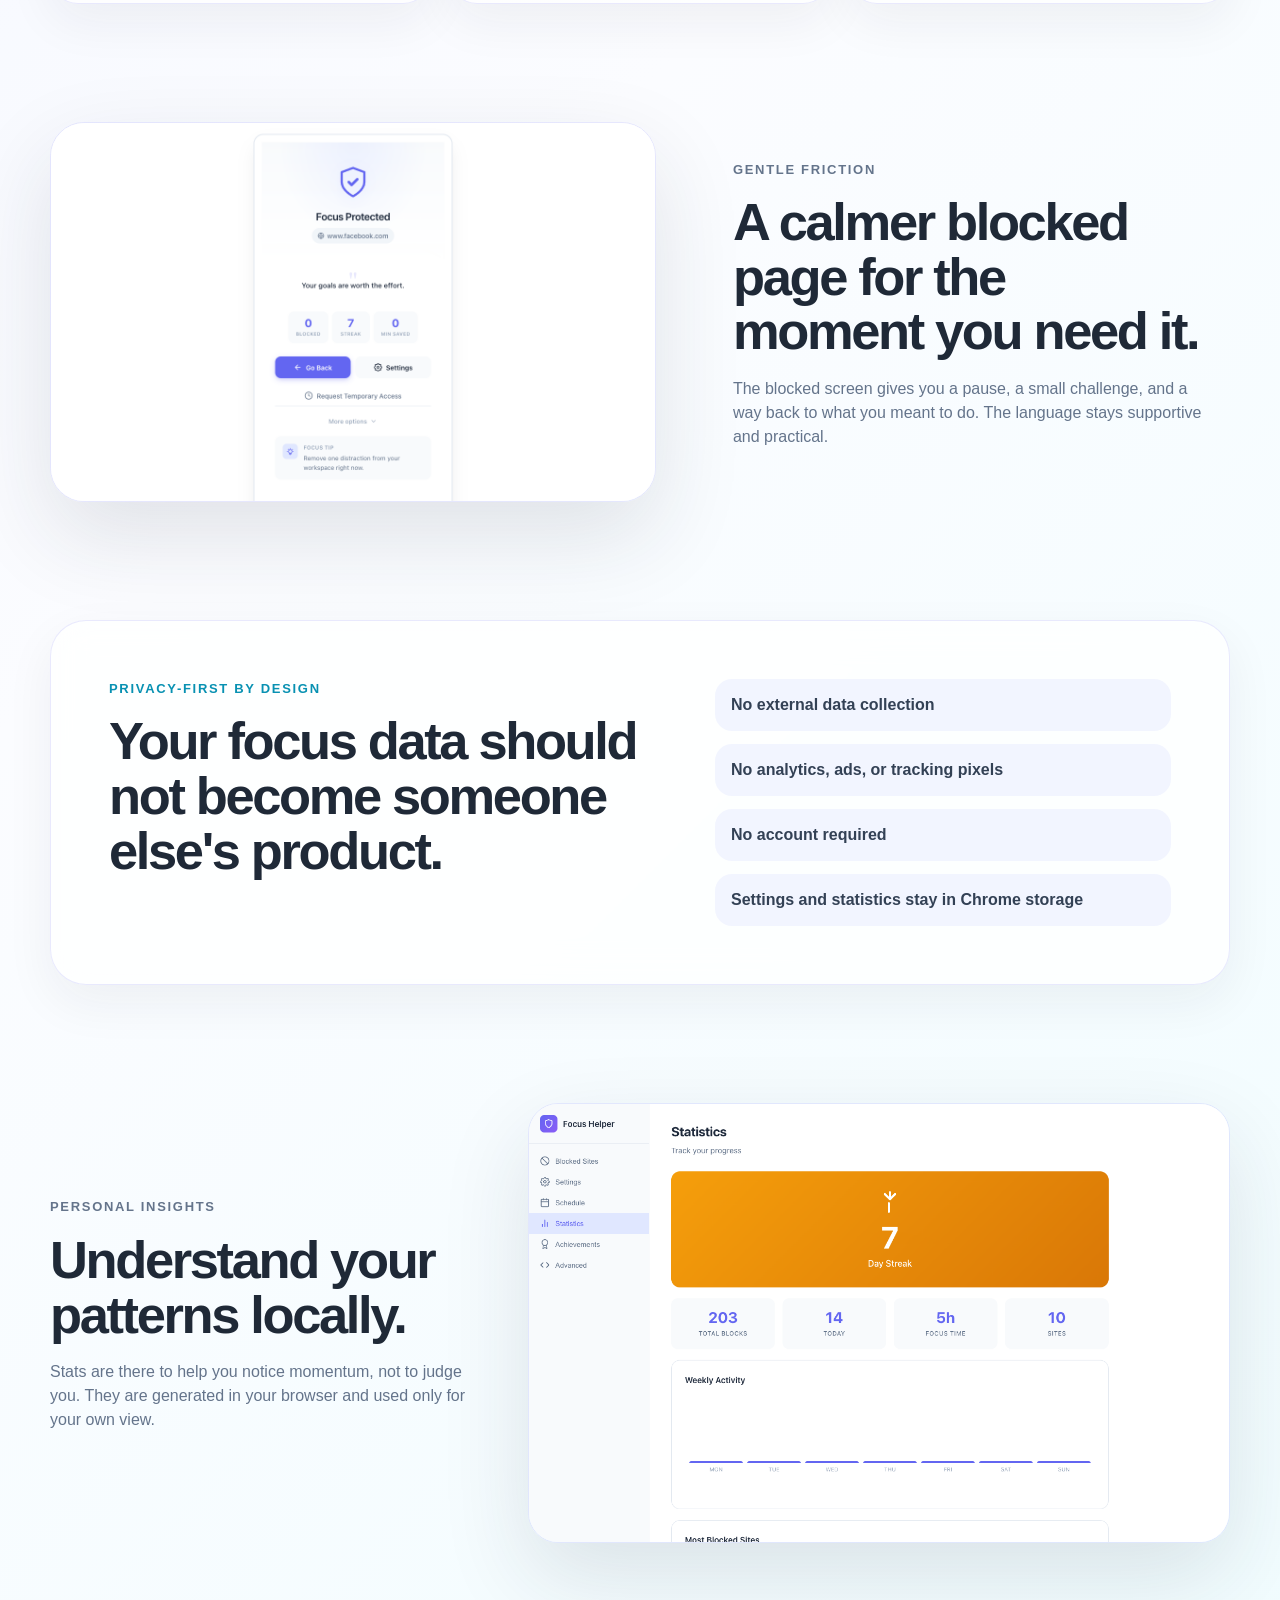
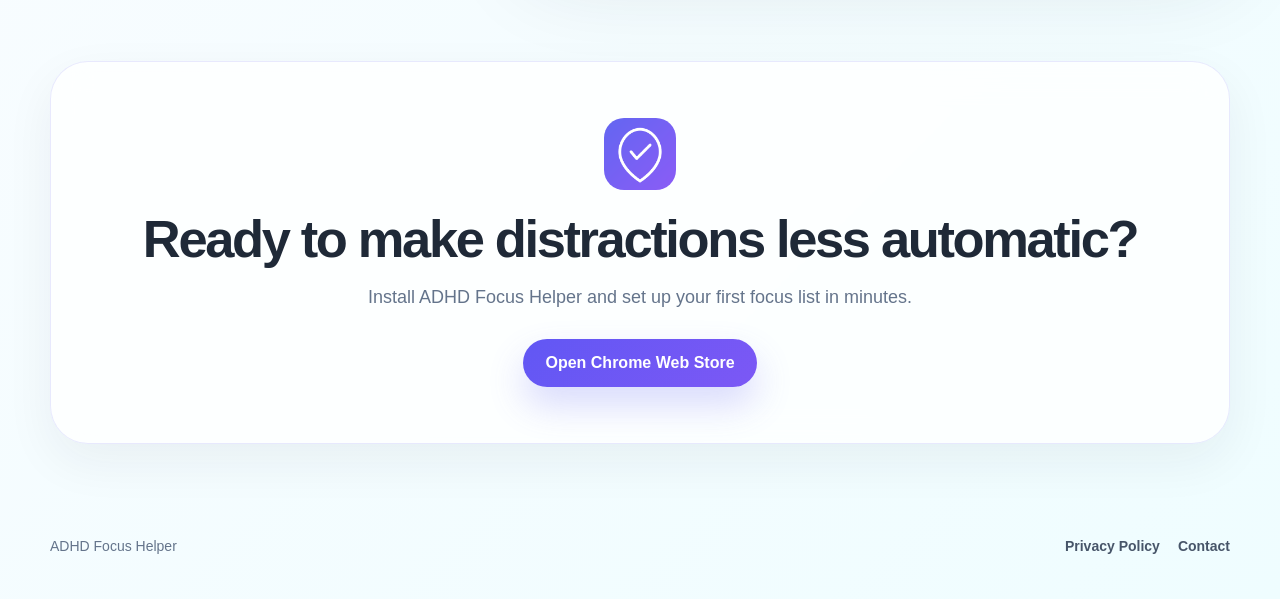
==== commit db45e92e: "Removed icon on button" ====
--- a/index.html
+++ b/index.html
@@ -32,14 +32,7 @@
           <h1>Block distractions without turning focus into a fight.</h1>
           <p class="lede">ADHD Focus Helper adds gentle friction before distracting websites, with local settings, temporary access, and progress insights that stay on your device.</p>
           <div class="hero-actions">
-            <a class="button primary" href="https://chromewebstore.google.com/detail/gcplmfeicdibcghjeppjeiocdaafmepn" target="_blank" rel="noopener">
-              <svg class="store-icon" viewBox="0 0 24 24" aria-hidden="true">
-                <path fill="#fff" d="M4.8 7.2h14.4l-1.1 12.3a2.2 2.2 0 0 1-2.2 2H8.1a2.2 2.2 0 0 1-2.2-2L4.8 7.2Z" opacity=".95"/>
-                <path fill="#fff" d="M8.4 7.2a3.6 3.6 0 0 1 7.2 0h-1.8a1.8 1.8 0 0 0-3.6 0H8.4Z"/>
-                <path fill="#6157f4" d="M9 11.1h6v1.7H9v-1.7Zm0 3h4.7v1.7H9v-1.7Z"/>
-              </svg>
-              <span>Get Chrome Extension</span>
-            </a>
+            <a class="button primary" href="https://chromewebstore.google.com/detail/gcplmfeicdibcghjeppjeiocdaafmepn" target="_blank" rel="noopener">Get Chrome Extension</a>
             <a class="button secondary" href="#features">See how it works</a>
           </div>
           <dl class="trust-strip">
@@ -127,14 +120,7 @@
         <img src="assets/icons/icon128.png" alt="">
         <h2>Ready to make distractions less automatic?</h2>
         <p>Install ADHD Focus Helper and set up your first focus list in minutes.</p>
-        <a class="button primary" href="https://chromewebstore.google.com/detail/gcplmfeicdibcghjeppjeiocdaafmepn" target="_blank" rel="noopener">
-          <svg class="store-icon" viewBox="0 0 24 24" aria-hidden="true">
-            <path fill="#fff" d="M4.8 7.2h14.4l-1.1 12.3a2.2 2.2 0 0 1-2.2 2H8.1a2.2 2.2 0 0 1-2.2-2L4.8 7.2Z" opacity=".95"/>
-            <path fill="#fff" d="M8.4 7.2a3.6 3.6 0 0 1 7.2 0h-1.8a1.8 1.8 0 0 0-3.6 0H8.4Z"/>
-            <path fill="#6157f4" d="M9 11.1h6v1.7H9v-1.7Zm0 3h4.7v1.7H9v-1.7Z"/>
-          </svg>
-          <span>Open Chrome Web Store</span>
-        </a>
+        <a class="button primary" href="https://chromewebstore.google.com/detail/gcplmfeicdibcghjeppjeiocdaafmepn" target="_blank" rel="noopener">Open Chrome Web Store</a>
       </section>
     </main>
 
--- a/styles.css
+++ b/styles.css
@@ -166,12 +166,6 @@
   transition: transform 160ms ease, box-shadow 160ms ease, background 160ms ease;
 }
 
-.store-icon {
-  width: 21px;
-  height: 21px;
-  flex: 0 0 auto;
-}
-
 .button:hover {
   transform: translateY(-2px);
 }
